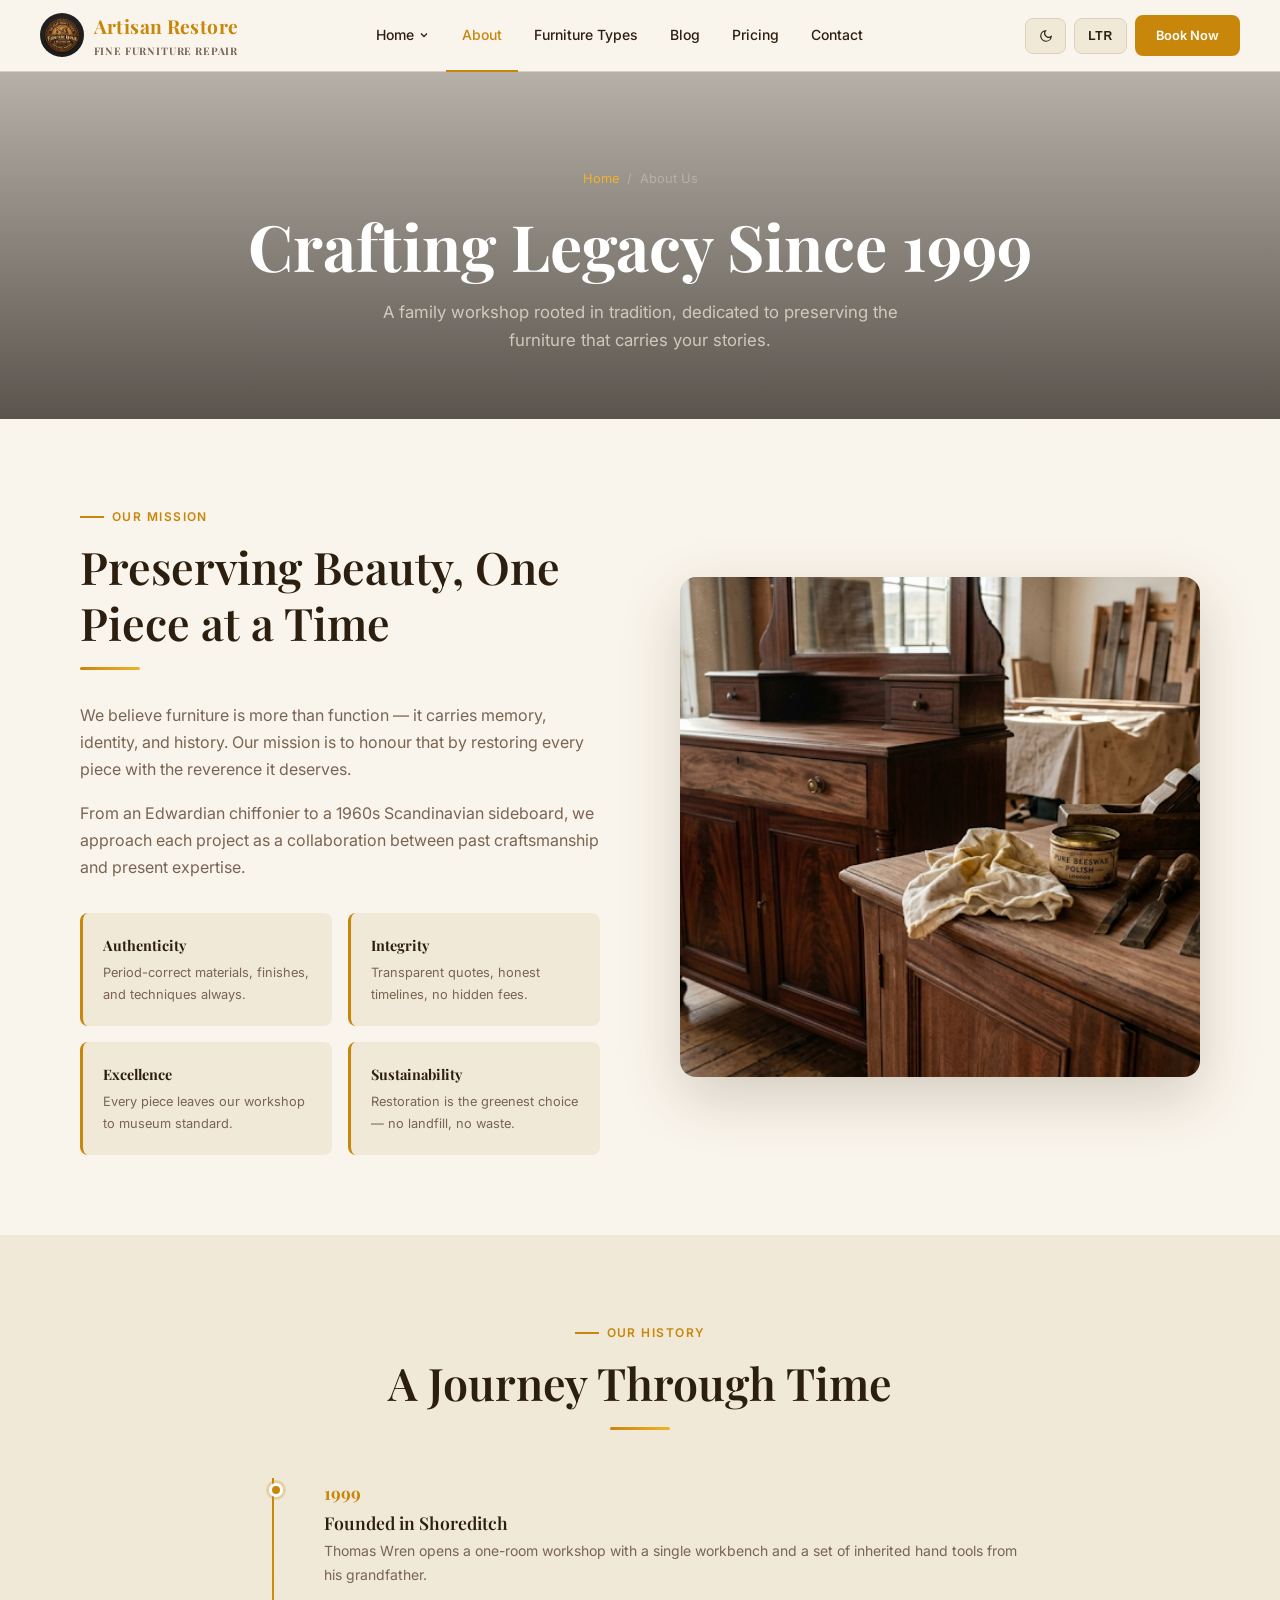
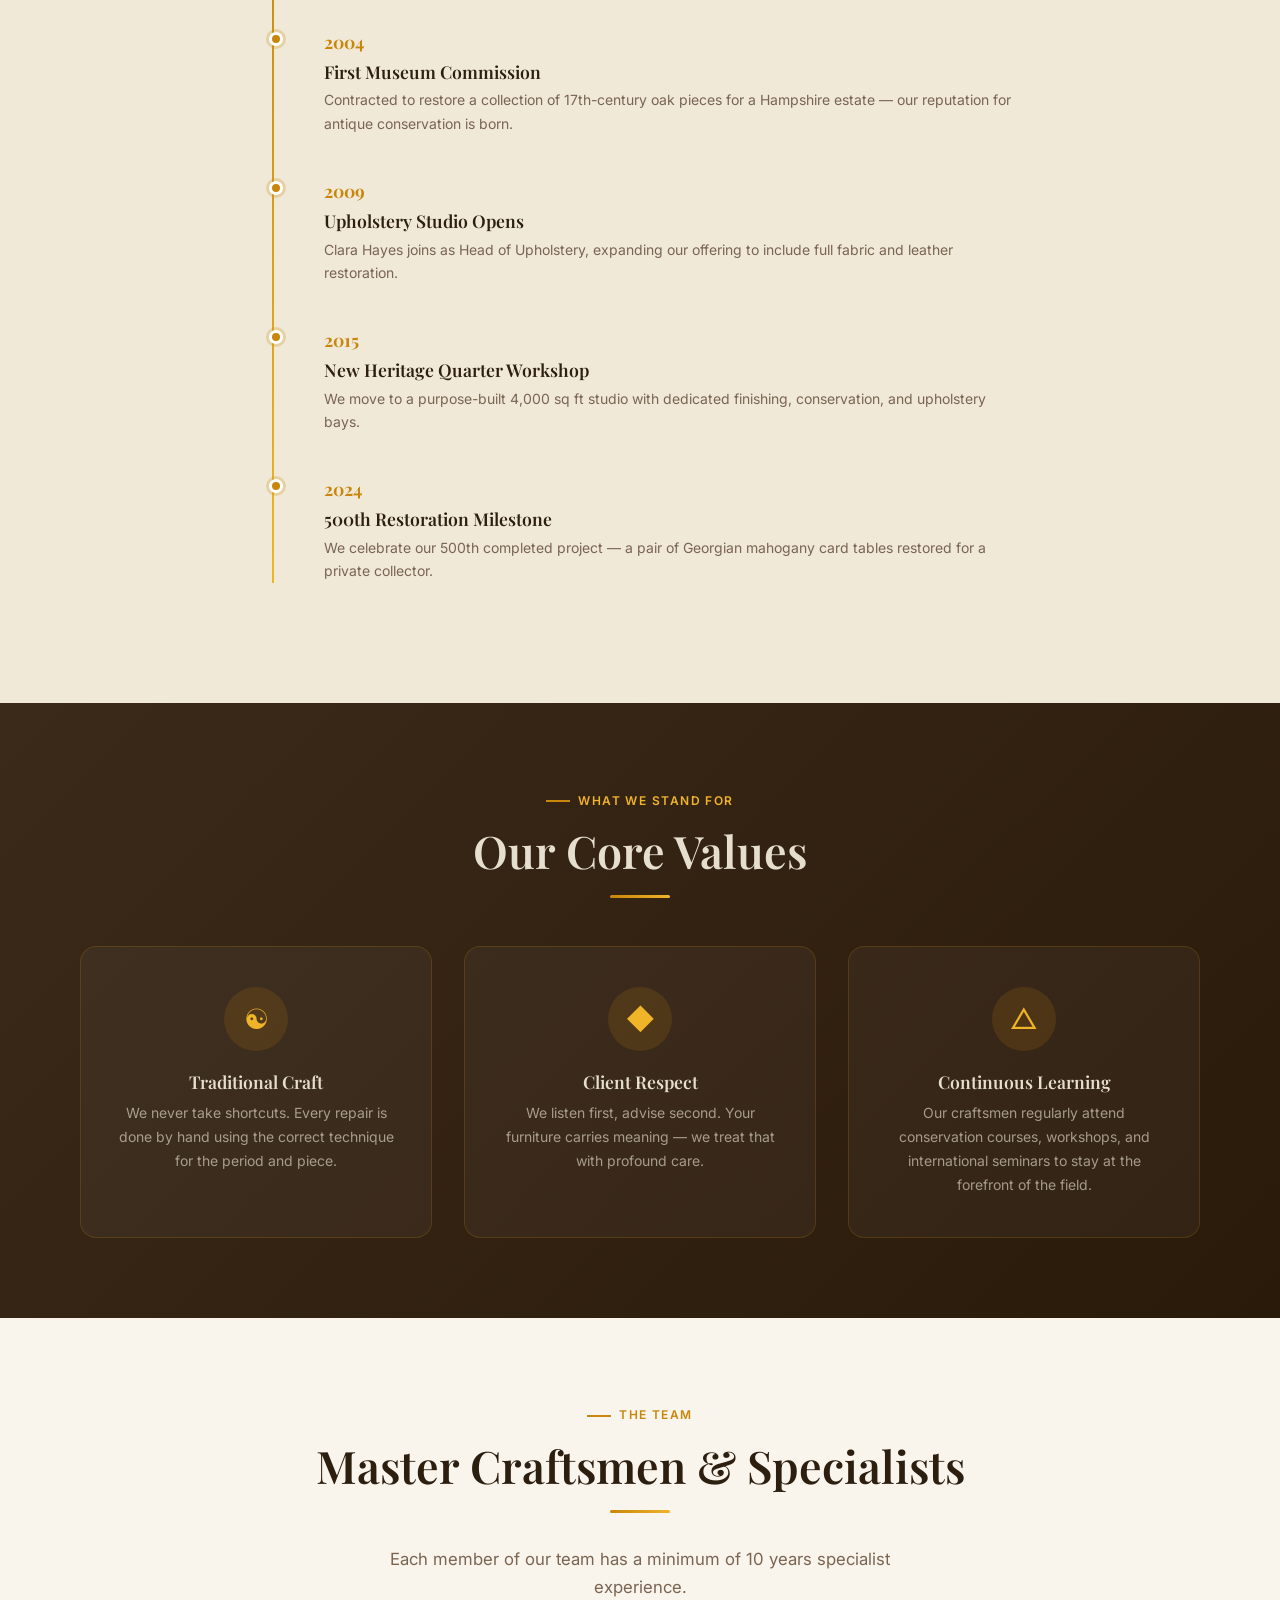
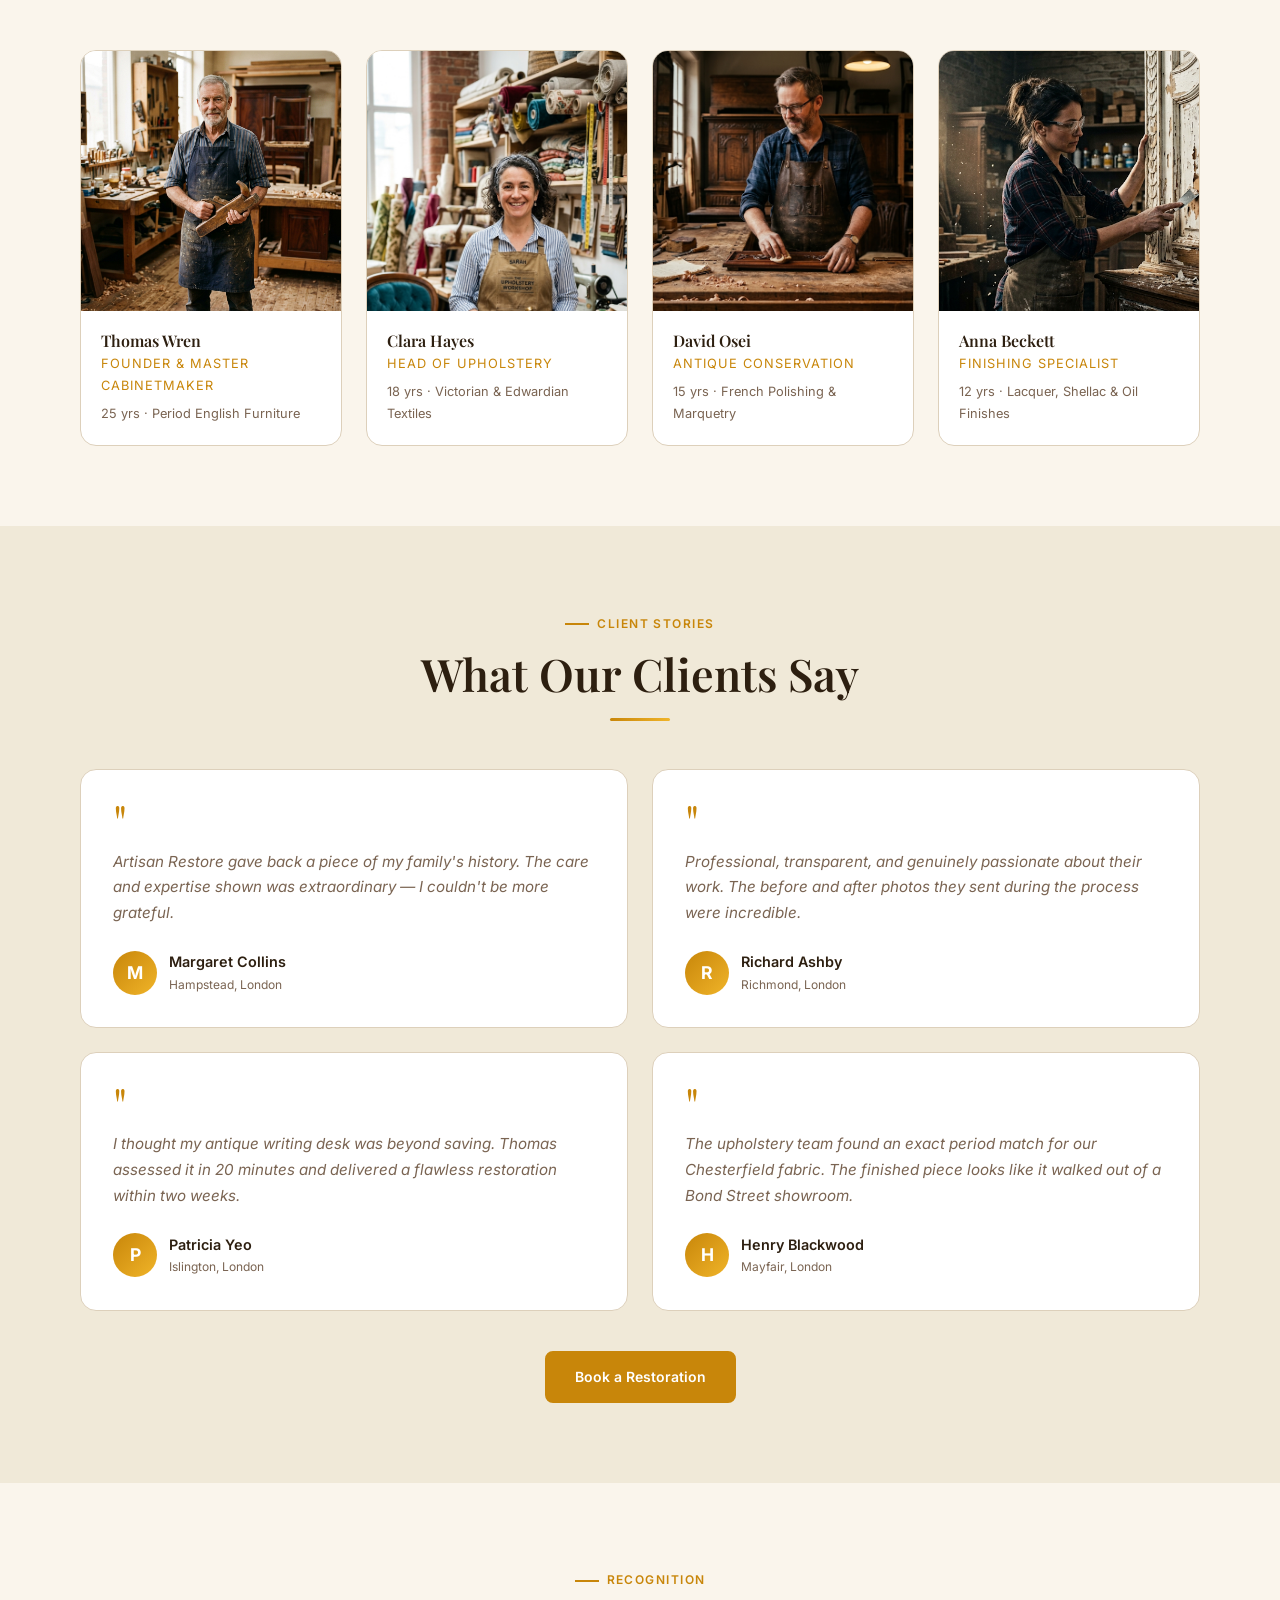
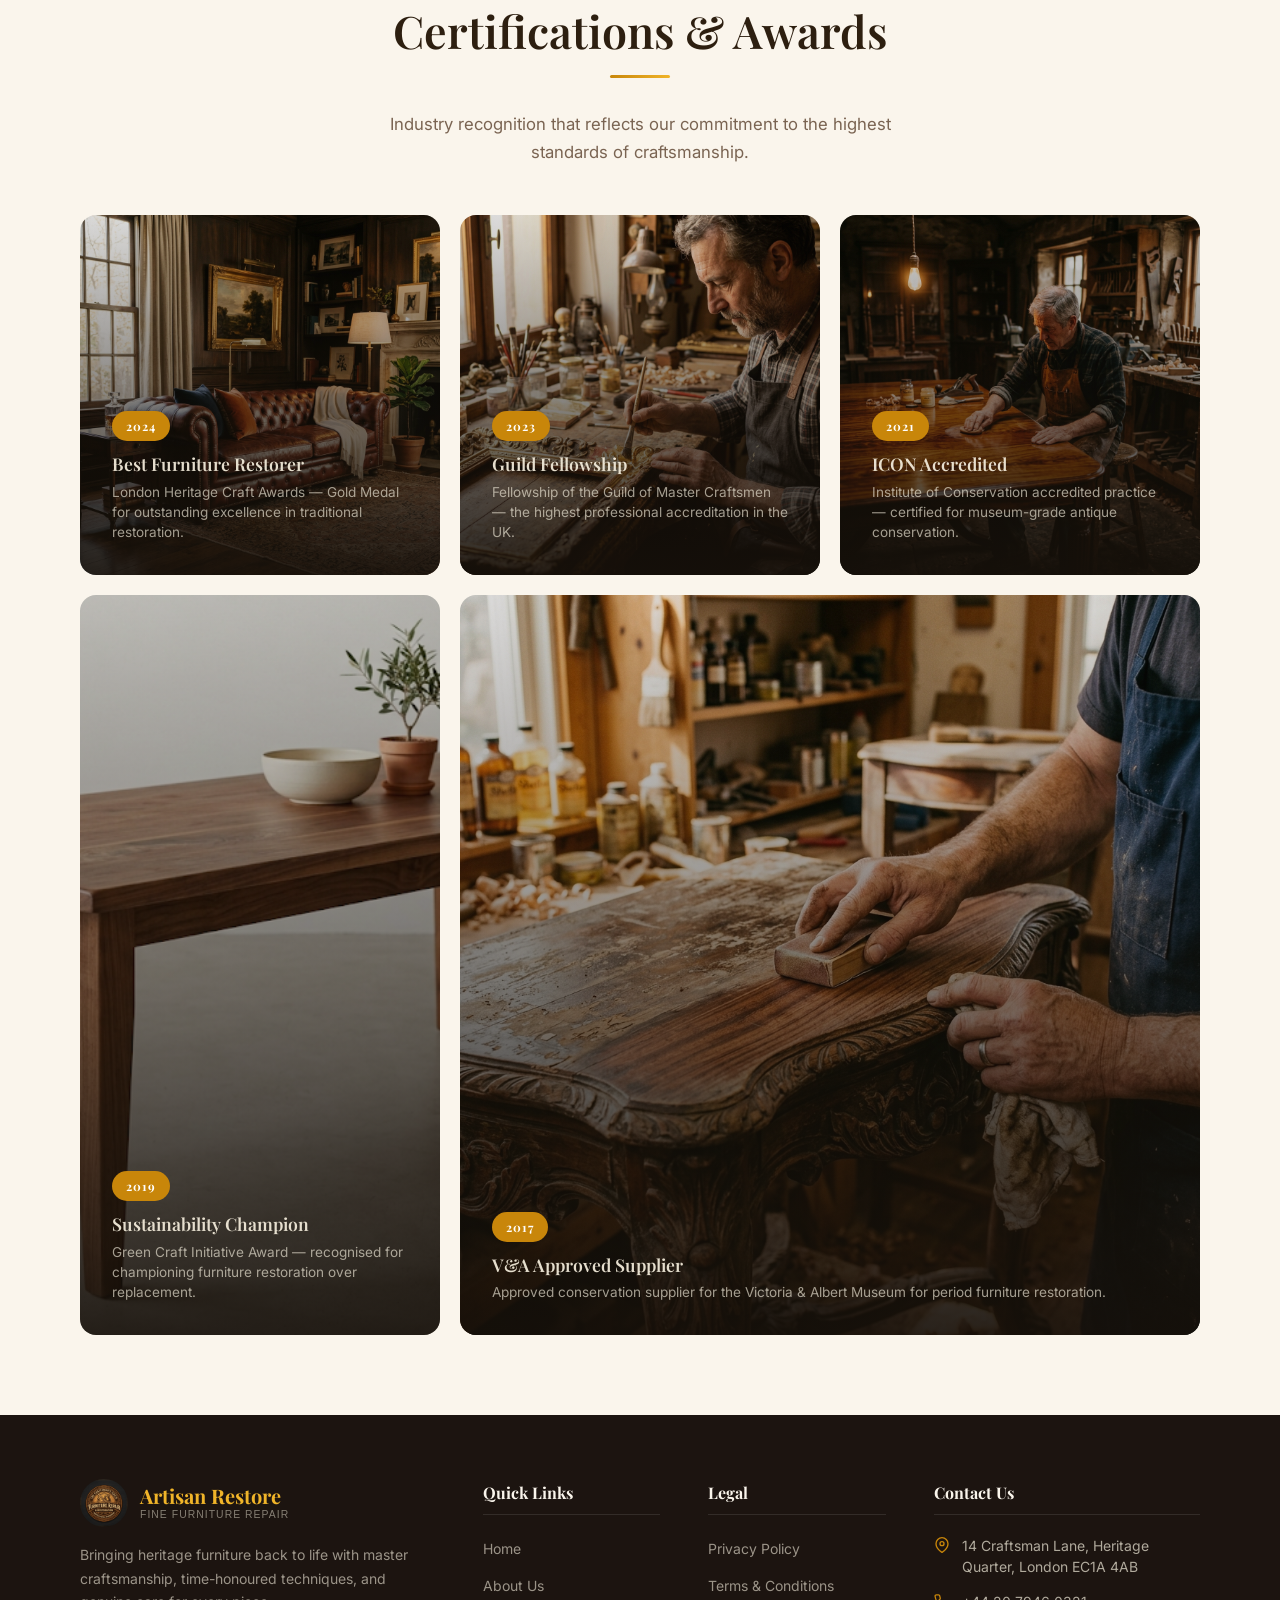
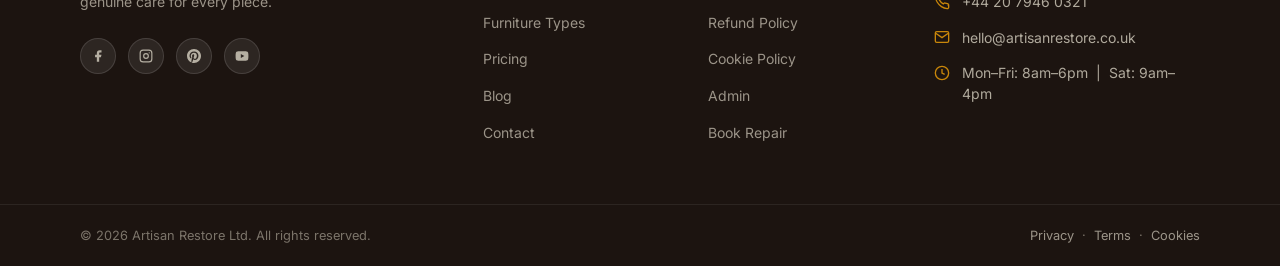
==== about.html @ afa8cfbe "Initial commit" ====
<!DOCTYPE html>
<html lang="en" dir="ltr" data-theme="light">
<head>
<meta charset="UTF-8">
<meta name="viewport" content="width=device-width, initial-scale=1.0">
<title>About Artisan Restore — Our Story, Team &amp; Mission</title>
<meta name="description" content="Meet the master craftsmen behind Artisan Restore. Our history, mission, and team of furniture restoration specialists since 1999.">
<link rel="icon" href="images/logo.png" type="image/png">
<link rel="stylesheet" href="style.css">
<style>
/* §1 PAGE HERO */
.page-hero{padding:6rem 0 4rem;position:relative;overflow:hidden;}
.page-hero-bg{position:absolute;inset:0;background-size:cover;background-position:center;opacity: 1;}
.page-hero-overlay{position:absolute;inset:0;background:linear-gradient(to bottom,rgba(22,16,10,.3),rgba(22,16,10,.7));}
.page-hero-content{position:relative;z-index:1;text-align:center;color:var(--white);}
.page-hero-content h1{color:var(--white);margin-bottom:.75rem;}
.breadcrumb{display:flex;align-items:center;justify-content:center;gap:.5rem;font-size:.8rem;color:rgba(240,233,216,.55);margin-bottom:1rem;}
.breadcrumb a{color:var(--primary-lt);}
.breadcrumb span{color:rgba(240,233,216,.35);}

/* §2 MISSION – 2-col */
.mission-section{background:var(--bg);}
.mission-grid{display:grid;grid-template-columns:1fr 1fr;gap:5rem;align-items:center;}
.mission-img{border-radius:var(--radius-lg);width:100%;height:500px;object-fit:cover;box-shadow:var(--shadow-lg);}
.mission-pillars{display:grid;grid-template-columns:1fr 1fr;gap:1rem;margin-top:2rem;}
.pillar{background:var(--bg2);border-radius:var(--radius-md);padding:1.25rem;border-left:3px solid var(--primary);}
.pillar h5{font-size:.9rem;margin-bottom:.3rem;font-family:'Playfair Display',serif;}
.pillar p{font-size:.8rem;}

/* §3 HISTORY TIMELINE */
.timeline-section{background:var(--bg2);}
.timeline{position:relative;max-width:760px;margin:3rem auto 0;padding-left:2rem;}
.timeline::before{content:'';position:absolute;left:.75rem;top:0;bottom:0;width:2px;background:linear-gradient(to bottom,var(--primary),var(--primary-lt));}
.tl-item{position:relative;margin-bottom:2.5rem;padding-left:2rem;}
.tl-dot{position:absolute;left:-1.45rem;top:.3rem;width:14px;height:14px;border-radius:50%;background:var(--primary);border:3px solid var(--surface);box-shadow:0 0 0 3px rgba(200,134,10,.25);}
.tl-year{font-family:'Playfair Display',serif;font-size:1.1rem;color:var(--primary);font-weight:700;margin-bottom:.25rem;}
.tl-item h4{margin-bottom:.35rem;}
.tl-item p{font-size:.875rem;}

/* §4 VALUES */
.values-section{background:linear-gradient(135deg,var(--walnut),#2A1A0A);}
.values-grid{display:grid;grid-template-columns:repeat(3,1fr);gap:2rem;margin-top:3rem;}
.val-card{padding:2.5rem 2rem;border:1px solid rgba(200,134,10,.2);border-radius:var(--radius-lg);background:rgba(255,255,255,.04);text-align:center;transition:var(--transition);}
.val-card:hover{border-color:var(--primary);background:rgba(200,134,10,.08);transform:translateY(-4px);}
.val-icon{width:64px;height:64px;border-radius:50%;background:rgba(200,134,10,.15);display:flex;align-items:center;justify-content:center;margin:0 auto 1.25rem;color:var(--primary-lt);font-size:1.75rem;}
.val-card h4{color:rgba(240,233,216,.95);margin-bottom:.5rem;}
.val-card p{color:rgba(240,233,216,.6);font-size:.875rem;}

/* §5 TEAM EXPANDED */
.team-section{background:var(--bg);}
.team-grid-4{display:grid;grid-template-columns:repeat(4,1fr);gap:1.5rem;margin-top:3rem;}
.tm-card{background:var(--surface);border:1px solid var(--border);border-radius:var(--radius-lg);overflow:hidden;transition:var(--transition);}
.tm-card:hover{transform:translateY(-5px);box-shadow:var(--shadow-md);border-color:var(--primary);}
.tm-img{width:100%;aspect-ratio:1/1;object-fit:cover;object-position:top;}
.tm-body{padding:1.25rem;}
.tm-body h4{font-size:1rem;margin-bottom:.15rem;}
.tm-role{font-size:.7rem;text-transform:uppercase;letter-spacing:.08em;color:var(--primary);margin-bottom:.4rem;}
.tm-body p{font-size:.8rem;}

/* §6 TESTIMONIALS */
.testi-section{background:var(--bg2);}
.testi-grid{display:grid;grid-template-columns:repeat(2,1fr);gap:1.5rem;margin-top:3rem;}
.testi-card{background:var(--surface);border:1px solid var(--border);border-radius:var(--radius-lg);padding:2rem;transition:var(--transition);}
.testi-card:hover{box-shadow:var(--shadow-md);transform:translateY(-3px);}
.testi-quote{font-size:3rem;color:var(--primary);line-height:.8;margin-bottom:.5rem;font-family:'Playfair Display',serif;}
.testi-text{font-size:.95rem;font-style:italic;color:var(--text-muted);margin-bottom:1.5rem;line-height:1.7;}
.testi-author{display:flex;align-items:center;gap:.75rem;}
.testi-av{width:44px;height:44px;border-radius:50%;background:linear-gradient(135deg,var(--primary),var(--primary-lt));display:flex;align-items:center;justify-content:center;color:var(--white);font-weight:700;font-size:1.1rem;}
.testi-name{font-weight:600;font-size:.9rem;}
.testi-loc{font-size:.75rem;color:var(--text-muted);}

@media(max-width:1024px){.mission-grid{grid-template-columns:1fr;}.team-grid-4{grid-template-columns:repeat(2,1fr);}.values-grid{grid-template-columns:repeat(2,1fr);}.testi-grid{grid-template-columns:1fr;}}
@media(max-width:768px){.team-grid-4{grid-template-columns:1fr;}.values-grid{grid-template-columns:1fr;}.mission-pillars{grid-template-columns:1fr;}}
</style>
</head>
<body>
<div id="nav-placeholder"></div>
<main class="page-content">

  <!-- §1 PAGE HERO -->
  <section class="page-hero">
    <div class="page-hero-bg" style="background-image:url('https://loremflickr.com/1600/900/furniture,antique?lock=5002');"></div>
    <div class="page-hero-overlay"></div>
    <div class="container page-hero-content">
      <nav class="breadcrumb"><a href="index.html">Home</a><span>/</span><span>About Us</span></nav>
      <h1>Crafting Legacy Since 1999</h1>
      <p style="color:rgba(240,233,216,.75);font-size:1.05rem;max-width:520px;margin:0 auto;">A family workshop rooted in tradition, dedicated to preserving the furniture that carries your stories.</p>
    </div>
  </section>

  <!-- §2 MISSION -->
  <section class="mission-section">
    <div class="container">
      <div class="mission-grid">
        <div>
          <span class="section-label">Our Mission</span>
          <h2 class="section-title">Preserving Beauty, One Piece at a Time</h2>
          <div class="divider"></div>
          <p style="margin-bottom:1rem;">We believe furniture is more than function — it carries memory, identity, and history. Our mission is to honour that by restoring every piece with the reverence it deserves.</p>
          <p>From an Edwardian chiffonier to a 1960s Scandinavian sideboard, we approach each project as a collaboration between past craftsmanship and present expertise.</p>
          <div class="mission-pillars">
            <div class="pillar"><h5>Authenticity</h5><p>Period-correct materials, finishes, and techniques always.</p></div>
            <div class="pillar"><h5>Integrity</h5><p>Transparent quotes, honest timelines, no hidden fees.</p></div>
            <div class="pillar"><h5>Excellence</h5><p>Every piece leaves our workshop to museum standard.</p></div>
            <div class="pillar"><h5>Sustainability</h5><p>Restoration is the greenest choice — no landfill, no waste.</p></div>
          </div>
        </div>
        <img class="mission-img" src="images/image copy 14.png" alt="Our mission and values">
      </div>
    </div>
  </section>

  <!-- §3 HISTORY TIMELINE -->
  <section class="timeline-section">
    <div class="container">
      <div class="text-center">
        <span class="section-label">Our History</span>
        <h2 class="section-title">A Journey Through Time</h2>
        <div class="divider"></div>
      </div>
      <div class="timeline">
        <div class="tl-item"><div class="tl-dot"></div><div class="tl-year">1999</div><h4>Founded in Shoreditch</h4><p>Thomas Wren opens a one-room workshop with a single workbench and a set of inherited hand tools from his grandfather.</p></div>
        <div class="tl-item"><div class="tl-dot"></div><div class="tl-year">2004</div><h4>First Museum Commission</h4><p>Contracted to restore a collection of 17th-century oak pieces for a Hampshire estate — our reputation for antique conservation is born.</p></div>
        <div class="tl-item"><div class="tl-dot"></div><div class="tl-year">2009</div><h4>Upholstery Studio Opens</h4><p>Clara Hayes joins as Head of Upholstery, expanding our offering to include full fabric and leather restoration.</p></div>
        <div class="tl-item"><div class="tl-dot"></div><div class="tl-year">2015</div><h4>New Heritage Quarter Workshop</h4><p>We move to a purpose-built 4,000 sq ft studio with dedicated finishing, conservation, and upholstery bays.</p></div>
        <div class="tl-item"><div class="tl-dot"></div><div class="tl-year">2024</div><h4>500th Restoration Milestone</h4><p>We celebrate our 500th completed project — a pair of Georgian mahogany card tables restored for a private collector.</p></div>
      </div>
    </div>
  </section>

  <!-- §4 VALUES -->
  <section class="values-section">
    <div class="container">
      <div class="text-center">
        <span class="section-label" style="color:var(--primary-lt);">What We Stand For</span>
        <h2 class="section-title" style="color:rgba(240,233,216,.95);">Our Core Values</h2>
        <div class="divider" style="margin:1rem auto 2rem;"></div>
      </div>
      <div class="values-grid">
        <div class="val-card"><div class="val-icon">&#9775;</div><h4>Traditional Craft</h4><p>We never take shortcuts. Every repair is done by hand using the correct technique for the period and piece.</p></div>
        <div class="val-card"><div class="val-icon">&#9670;</div><h4>Client Respect</h4><p>We listen first, advise second. Your furniture carries meaning — we treat that with profound care.</p></div>
        <div class="val-card"><div class="val-icon">&#9651;</div><h4>Continuous Learning</h4><p>Our craftsmen regularly attend conservation courses, workshops, and international seminars to stay at the forefront of the field.</p></div>
      </div>
    </div>
  </section>

  <!-- §5 TEAM -->
  <section class="team-section">
    <div class="container">
      <div class="text-center">
        <span class="section-label">The Team</span>
        <h2 class="section-title">Master Craftsmen &amp; Specialists</h2>
        <div class="divider"></div>
        <p class="section-sub">Each member of our team has a minimum of 10 years specialist experience.</p>
      </div>
      <div class="team-grid-4">
        <div class="tm-card"><img class="tm-img" src="images/team-master.png" alt="Thomas Wren"><div class="tm-body"><h4>Thomas Wren</h4><p class="tm-role">Founder &amp; Master Cabinetmaker</p><p>25 yrs · Period English Furniture</p></div></div>
        <div class="tm-card"><img class="tm-img" src="images/image copy.png" alt="Clara Hayes"><div class="tm-body"><h4>Clara Hayes</h4><p class="tm-role">Head of Upholstery</p><p>18 yrs · Victorian &amp; Edwardian Textiles</p></div></div>
        <div class="tm-card"><img class="tm-img" src="images/image copy 9.png" alt="David Osei"><div class="tm-body"><h4>David Osei</h4><p class="tm-role">Antique Conservation</p><p>15 yrs · French Polishing &amp; Marquetry</p></div></div>
        <div class="tm-card"><img class="tm-img" src="images/image copy 10.png" alt="Anna Beckett"><div class="tm-body"><h4>Anna Beckett</h4><p class="tm-role">Finishing Specialist</p><p>12 yrs · Lacquer, Shellac &amp; Oil Finishes</p></div></div>
      </div>
    </div>
  </section>

  <!-- §6 TESTIMONIALS -->
  <section class="testi-section">
    <div class="container">
      <div class="text-center">
        <span class="section-label">Client Stories</span>
        <h2 class="section-title">What Our Clients Say</h2>
        <div class="divider"></div>
      </div>
      <div class="testi-grid">
        <div class="testi-card"><div class="testi-quote">"</div><p class="testi-text">Artisan Restore gave back a piece of my family's history. The care and expertise shown was extraordinary — I couldn't be more grateful.</p><div class="testi-author"><div class="testi-av">M</div><div><div class="testi-name">Margaret Collins</div><div class="testi-loc">Hampstead, London</div></div></div></div>
        <div class="testi-card"><div class="testi-quote">"</div><p class="testi-text">Professional, transparent, and genuinely passionate about their work. The before and after photos they sent during the process were incredible.</p><div class="testi-author"><div class="testi-av">R</div><div><div class="testi-name">Richard Ashby</div><div class="testi-loc">Richmond, London</div></div></div></div>
        <div class="testi-card"><div class="testi-quote">"</div><p class="testi-text">I thought my antique writing desk was beyond saving. Thomas assessed it in 20 minutes and delivered a flawless restoration within two weeks.</p><div class="testi-author"><div class="testi-av">P</div><div><div class="testi-name">Patricia Yeo</div><div class="testi-loc">Islington, London</div></div></div></div>
        <div class="testi-card"><div class="testi-quote">"</div><p class="testi-text">The upholstery team found an exact period match for our Chesterfield fabric. The finished piece looks like it walked out of a Bond Street showroom.</p><div class="testi-author"><div class="testi-av">H</div><div><div class="testi-name">Henry Blackwood</div><div class="testi-loc">Mayfair, London</div></div></div></div>
      </div>
      <div style="text-align:center;margin-top:2.5rem;"><a href="contact.html" class="btn btn-primary">Book a Restoration</a></div>
    </div>
  </section>

  <!-- §7 CERTIFICATIONS & AWARDS -->
  <section style="background:var(--bg);">
    <div class="container">
      <div class="text-center">
        <span class="section-label">Recognition</span>
        <h2 class="section-title">Certifications &amp; Awards</h2>
        <div class="divider"></div>
        <p class="section-sub">Industry recognition that reflects our commitment to the highest standards of craftsmanship.</p>
      </div>
      <div class="awards-grid">
        <div class="award-card-img">
          <img src="images/s-13.png" alt="Best Furniture Restorer Award">
          <div class="award-overlay">
            <span class="award-year-tag">2024</span>
            <h4>Best Furniture Restorer</h4>
            <p>London Heritage Craft Awards — Gold Medal for outstanding excellence in traditional restoration.</p>
          </div>
        </div>
        <div class="award-card-img">
          <img src="images/s-14.png" alt="Guild Fellowship">
          <div class="award-overlay">
            <span class="award-year-tag">2023</span>
            <h4>Guild Fellowship</h4>
            <p>Fellowship of the Guild of Master Craftsmen — the highest professional accreditation in the UK.</p>
          </div>
        </div>
        <div class="award-card-img">
          <img src="images/s-07.png" alt="ICON Accredited">
          <div class="award-overlay">
            <span class="award-year-tag">2021</span>
            <h4>ICON Accredited</h4>
            <p>Institute of Conservation accredited practice — certified for museum-grade antique conservation.</p>
          </div>
        </div>
        <div class="award-card-img award-wide">
          <img src="images/image copy 4.png" alt="Sustainability Champion">
          <div class="award-overlay">
            <span class="award-year-tag">2019</span>
            <h4>Sustainability Champion</h4>
            <p>Green Craft Initiative Award — recognised for championing furniture restoration over replacement.</p>
          </div>
        </div>
        <div class="award-card-img award-wide">
          <img src="images/wooden-restoration.png" alt="V&amp;A Approved Supplier">
          <div class="award-overlay">
            <span class="award-year-tag">2017</span>
            <h4>V&amp;A Approved Supplier</h4>
            <p>Approved conservation supplier for the Victoria &amp; Albert Museum for period furniture restoration.</p>
          </div>
        </div>
      </div>
    </div>
  </section>
  <style>
  .awards-grid{display:grid;grid-template-columns:repeat(3,1fr);gap:1.25rem;margin-top:3rem;}
  .award-card-img{position:relative;border-radius:var(--radius-lg);overflow:hidden;min-height:280px;cursor:pointer;}
  .award-card-img img{width:100%;height:100%;object-fit:cover;transition:transform .6s ease;}
  .award-card-img:hover img{transform:scale(1.06);}
  .award-overlay{position:absolute;inset:0;background:linear-gradient(to top,rgba(22,16,10,.92) 0%,rgba(22,16,10,.5) 50%,rgba(22,16,10,.15) 100%);display:flex;flex-direction:column;justify-content:flex-end;padding:2rem;transition:background .3s;}
  .award-card-img:hover .award-overlay{background:linear-gradient(to top,rgba(22,16,10,.95) 0%,rgba(22,16,10,.6) 60%,rgba(22,16,10,.2) 100%);}
  .award-year-tag{display:inline-block;background:var(--primary);color:var(--white);font-family:'Playfair Display',serif;font-size:.75rem;font-weight:700;letter-spacing:.1em;padding:.3rem .85rem;border-radius:2rem;margin-bottom:.75rem;width:fit-content;}
  .award-overlay h4{color:rgba(240,233,216,.95);font-size:1.1rem;margin-bottom:.4rem;}
  .award-overlay p{color:rgba(240,233,216,.65);font-size:.85rem;line-height:1.5;}
  .award-wide{grid-column:span 1;}
  @media(min-width:769px){.awards-grid{grid-template-columns:repeat(3,1fr);}.award-wide{grid-column:span 1;}.awards-grid>.award-card-img:nth-child(4){grid-column:1 / 2;}.awards-grid>.award-card-img:nth-child(5){grid-column:2 / 4;}}
  @media(max-width:768px){.awards-grid{grid-template-columns:1fr;}}
  </style>

</main>
<div id="footer-placeholder"></div>
<script src="nav.js"></script>
</body>
</html>
---- style.css ----
/* ============================================
   ARTISAN RESTORE — Global Design System
   Font: Playfair Display + Inter
   Color: Warm Amber / Walnut / Cream
   ============================================ */

@import url('https://fonts.googleapis.com/css2?family=Playfair+Display:ital,wght@0,400;0,600;0,700;1,400&family=Inter:wght@300;400;500;600&family=Cormorant+Garamond:ital,wght@0,400;1,400&display=swap');

/* ---- CSS VARIABLES ---- */
:root {
  --primary:     #C8860A;
  --primary-dk:  #9E6A08;
  --primary-lt:  #F0B429;
  --walnut:      #3B2A1A;
  --walnut-lt:   #6B4C30;
  --cream:       #FAF5EC;
  --cream-dk:    #F0E9D8;
  --charcoal:    #1C1410;
  --text-main:   #2D1F10;
  --text-muted:  #7A6452;
  --white:       #FFFFFF;
  --border:      #DDD0BB;

  --nav-h:       72px;
  --side-pad:    clamp(1rem, 4vw, 2.5rem);
  --radius-sm:   4px;
  --radius-md:   8px;
  --radius-lg:   16px;
  --shadow-sm:   0 2px 8px rgba(60,40,20,.08);
  --shadow-md:   0 8px 32px rgba(60,40,20,.14);
  --shadow-lg:   0 20px 60px rgba(60,40,20,.20);

  --transition:  all .3s cubic-bezier(.4,0,.2,1);

  /* Light mode defaults */
  --bg:          var(--cream);
  --bg2:         var(--cream-dk);
  --surface:     var(--white);
  --text:        var(--text-main);
  --nav-bg:      rgba(250,245,236,.95);
}

/* ---- DARK MODE ---- */
[data-theme="dark"] {
  --bg:       #16100A;
  --bg2:      #1F160D;
  --surface:  #2A1E12;
  --text:     #F0E9D8;
  --text-muted: #9D8472;
  --border:   #3D2D1A;
  --nav-bg:   rgba(22,16,10,.95);
}

/* ---- RTL ---- */
[dir="rtl"] { direction: rtl; text-align: right; }

/* ---- RESET ---- */
*, *::before, *::after { box-sizing: border-box; margin: 0; padding: 0; }
html { scroll-behavior: smooth; scroll-padding-top: var(--nav-h); }
body {
  font-family: 'Inter', sans-serif;
  background: var(--bg);
  color: var(--text);
  line-height: 1.7;
  overflow-x: hidden;
  transition: background .3s, color .3s;
}
img { max-width: 100%; height: auto; display: block; }
a { color: inherit; text-decoration: none; }
ul { list-style: none; }

/* ---- TYPOGRAPHY ---- */
h1,h2,h3,h4 { font-family: 'Playfair Display', serif; line-height: 1.25; color: var(--text); }
h1 { font-size: clamp(2.4rem, 5vw, 4rem); font-weight: 700; }
h2 { font-size: clamp(1.8rem, 3.5vw, 2.8rem); font-weight: 600; }
h3 { font-size: clamp(1.3rem, 2.5vw, 1.8rem); font-weight: 600; }
h4 { font-size: 1.1rem; font-weight: 600; }
p  { font-size: 1rem; color: var(--text-muted); }

/* ---- SCROLLBAR ---- */
::-webkit-scrollbar { width: 6px; }
::-webkit-scrollbar-track { background: var(--bg); }
::-webkit-scrollbar-thumb { background: var(--primary); border-radius: 3px; }

/* ============================================
   NAVBAR
   ============================================ */
.navbar {
  position: fixed; top: 0; left: 0; right: 0; z-index: 1000;
  height: var(--nav-h);
  background: var(--nav-bg);
  backdrop-filter: blur(12px);
  border-bottom: 1px solid var(--border);
  display: flex; align-items: center;
  padding: 0 var(--side-pad);
  gap: 1rem;
  transition: var(--transition);
}
/* push page content below nav */
body > *:not(.navbar) { margin-top: 0; }
.page-content { padding-top: var(--nav-h); }

.nav-logo { display: flex; align-items: center; gap: .6rem; flex-shrink: 0; cursor: pointer; }
.nav-logo img { height: 44px; width: 44px; border-radius: 50%; object-fit: cover; }
.nav-logo-text { font-family: 'Playfair Display', serif; font-size: 1.2rem; font-weight: 700; color: var(--primary); letter-spacing: .02em; }
.nav-logo-sub  { font-size: .65rem; color: var(--text-muted); display: block; letter-spacing: .08em; text-transform: uppercase; }

.nav-menu { display: flex; align-items: center; gap: 0; margin: 0 auto; }

.nav-item { position: relative; }
.nav-link {
  display: flex; align-items: center; gap: .3rem;
  height: var(--nav-h);
  padding: 0 1rem;
  font-size: .875rem; font-weight: 500;
  color: var(--text);
  white-space: nowrap;
  transition: color .25s;
  border-bottom: 2px solid transparent;
}
.nav-link:hover, .nav-link.active { color: var(--primary); border-bottom-color: var(--primary); }
.nav-link svg { width: 12px; height: 12px; transition: transform .25s; }
.nav-item:hover .nav-link svg { transform: rotate(180deg); }

/* DROPDOWN */
.dropdown {
  position: absolute; top: 100%; left: 0;
  min-width: 180px;
  background: var(--surface);
  border: 1px solid var(--border);
  border-radius: var(--radius-md);
  box-shadow: var(--shadow-md);
  opacity: 0; visibility: hidden; transform: translateY(-8px);
  transition: var(--transition);
}
.nav-item:hover .dropdown { opacity: 1; visibility: visible; transform: translateY(0); }
.dropdown a {
  display: block; padding: .65rem 1.2rem;
  font-size: .85rem; color: var(--text);
  transition: background .2s, color .2s;
}
.dropdown a:hover { background: var(--bg2); color: var(--primary); }

/* RIGHT CONTROLS */
.nav-controls { display: flex; align-items: center; gap: .5rem; margin-left: 1.5rem; }
.ctrl-btn {
  display: flex; align-items: center; justify-content: center;
  height: 36px; padding: 0 .8rem;
  background: var(--bg2); border: 1px solid var(--border);
  border-radius: var(--radius-md);
  font-size: .75rem; font-weight: 600; letter-spacing: .06em;
  color: var(--text); cursor: pointer;
  transition: var(--transition); gap: .4rem;
}
.ctrl-btn:hover { background: var(--primary); color: var(--white); border-color: var(--primary); }
.ctrl-btn svg { width: 14px; height: 14px; }

.hamburger { display: none; flex-direction: column; gap: 5px; cursor: pointer; padding: .5rem; }
.hamburger span { display: block; width: 22px; height: 2px; background: var(--text); border-radius: 2px; transition: var(--transition); }

/* ============================================
   BUTTONS
   ============================================ */
.btn {
  display: inline-flex; align-items: center; justify-content: center; gap: .5rem;
  padding: .75rem 1.75rem;
  font-family: 'Inter', sans-serif; font-size: .875rem; font-weight: 600;
  border-radius: var(--radius-md); cursor: pointer;
  transition: var(--transition); border: 2px solid transparent;
  white-space: nowrap;
}
.btn-primary { background: var(--primary); color: var(--white); border-color: var(--primary); }
.btn-primary:hover { background: var(--primary-dk); border-color: var(--primary-dk); transform: translateY(-2px); box-shadow: 0 8px 24px rgba(200,134,10,.35); }
.btn-outline { background: transparent; color: var(--primary); border-color: var(--primary); }
.btn-outline:hover { background: var(--primary); color: var(--white); transform: translateY(-2px); }
.btn-ghost { background: rgba(255,255,255,.15); color: var(--white); border-color: rgba(255,255,255,.4); backdrop-filter: blur(4px); }
.btn-ghost:hover { background: var(--white); color: var(--primary); border-color: var(--white); }
.btn-lg { padding: .95rem 2.4rem; font-size: 1rem; }
.btn-sm { padding: .5rem 1.2rem; font-size: .8rem; }

/* ============================================
   SECTIONS & UTILITIES
   ============================================ */
section { padding: 5rem 0; }
.container { max-width: 1200px; margin: 0 auto; padding: 0 var(--side-pad); }
.container-wide { max-width: 1400px; margin: 0 auto; padding: 0 var(--side-pad); }

.section-label {
  display: inline-flex; align-items: center; gap: .5rem;
  font-size: .75rem; font-weight: 600; letter-spacing: .12em;
  text-transform: uppercase; color: var(--primary);
  margin-bottom: .75rem;
}
.section-label::before { content:''; display: block; width: 24px; height: 2px; background: var(--primary); }
.section-title { margin-bottom: 1rem; }
.section-sub { font-size: 1.05rem; color: var(--text-muted); max-width: 560px; }
.text-center { text-align: center; }
.text-center .section-label { justify-content: center; }
.text-center .section-sub { margin: 0 auto; }

/* DIVIDER */
.divider { width: 60px; height: 3px; background: linear-gradient(90deg, var(--primary), var(--primary-lt)); border-radius: 2px; margin: 1rem 0 2rem; }
.text-center .divider { margin: 1rem auto 2rem; }

/* GRIDS */
.grid-2 { display: grid; grid-template-columns: repeat(2, 1fr); gap: 2rem; }
.grid-3 { display: grid; grid-template-columns: repeat(3, 1fr); gap: 2rem; }
.grid-4 { display: grid; grid-template-columns: repeat(4, 1fr); gap: 1.5rem; }
.grid-auto { display: grid; grid-template-columns: repeat(auto-fit, minmax(280px, 1fr)); gap: 2rem; }

/* ============================================
   CARDS
   ============================================ */
.card {
  background: var(--surface);
  border: 1px solid var(--border);
  border-radius: var(--radius-lg);
  overflow: hidden;
  transition: var(--transition);
  box-shadow: var(--shadow-sm);
}
.card:hover { transform: translateY(-6px); box-shadow: var(--shadow-lg); border-color: var(--primary); }
.card-img { width: 100%; height: 220px; object-fit: cover; }
.card-body { padding: 1.5rem; }
.card-tag { font-size: .7rem; font-weight: 600; text-transform: uppercase; letter-spacing: .1em; color: var(--primary); margin-bottom: .5rem; }
.card-title { font-size: 1.15rem; margin-bottom: .5rem; color: var(--text); }
.card-text { font-size: .875rem; color: var(--text-muted); }

/* ============================================
   HERO BASE
   ============================================ */
.hero {
  min-height: calc(100vh - var(--nav-h));
  display: flex; align-items: center;
  background: var(--walnut);
  position: relative; overflow: hidden;
}
.hero-bg {
  position: absolute; inset: 0;
  background-size: cover; background-position: center;
  opacity: .35;
}
.hero-overlay {
  position: absolute; inset: 0;
  background: linear-gradient(135deg, rgba(22,16,10,.85) 0%, rgba(60,40,15,.6) 50%, rgba(200,134,10,.15) 100%);
}
.hero-content { position: relative; z-index: 1; }

/* ============================================
   BEFORE/AFTER SLIDER
   ============================================ */
.ba-container {
  position: relative; overflow: hidden; border-radius: var(--radius-lg);
  cursor: col-resize; user-select: none;
}
.ba-after, .ba-before { width: 100%; display: block; }
.ba-before-wrap {
  position: absolute; top: 0; left: 0; height: 100%; overflow: hidden;
  width: 50%;
}
.ba-before-wrap img { height: 100%; width: auto; max-width: none; }
.ba-handle {
  position: absolute; top: 0; bottom: 0; width: 4px;
  background: var(--primary); left: 50%; transform: translateX(-50%);
  cursor: col-resize;
}
.ba-handle::before, .ba-handle::after {
  content: ''; position: absolute; top: 50%;
  width: 40px; height: 40px; border-radius: 50%;
  background: var(--primary); border: 3px solid var(--white);
  display: flex; align-items: center; justify-content: center;
  transform: translate(-50%, -50%);
}
.ba-handle::before { left: 50%; }

/* ============================================
   GALLERY GRID
   ============================================ */
.gallery-masonry {
  columns: 3; gap: 1rem; column-fill: balance;
}
.gallery-masonry .g-item {
  break-inside: avoid; margin-bottom: 1rem;
  border-radius: var(--radius-md); overflow: hidden;
  position: relative;
}
.gallery-masonry .g-item img { width: 100%; display: block; transition: transform .5s; }
.gallery-masonry .g-item:hover img { transform: scale(1.04); }
.g-overlay {
  position: absolute; inset: 0;
  background: linear-gradient(to top, rgba(22,16,10,.8), transparent);
  opacity: 0; transition: opacity .3s;
  display: flex; align-items: flex-end; padding: 1rem;
}
.g-overlay span { color: var(--white); font-size: .85rem; font-weight: 500; }
.g-item:hover .g-overlay { opacity: 1; }

/* ============================================
   FORMS
   ============================================ */
.form-group { margin-bottom: 1.25rem; }
.form-label { display: block; font-size: .8rem; font-weight: 600; color: var(--text); margin-bottom: .4rem; letter-spacing: .04em; }
.form-control {
  width: 100%; padding: .75rem 1rem;
  background: var(--bg2); border: 1.5px solid var(--border);
  border-radius: var(--radius-md); color: var(--text); font-family: 'Inter', sans-serif; font-size: .9rem;
  transition: var(--transition); outline: none;
}
.form-control:focus { border-color: var(--primary); background: var(--surface); box-shadow: 0 0 0 3px rgba(200,134,10,.15); }
textarea.form-control { resize: vertical; min-height: 120px; }
select.form-control { cursor: pointer; }

/* ============================================
   STATS BAR
   ============================================ */
.stat-card { text-align: center; padding: 2rem 1rem; }
.stat-num { font-family: 'Playfair Display', serif; font-size: 3rem; font-weight: 700; color: var(--primary); line-height: 1; }
.stat-label { font-size: .8rem; text-transform: uppercase; letter-spacing: .1em; color: var(--text-muted); margin-top: .4rem; }

/* ============================================
   TESTIMONIALS
   ============================================ */
.testimonial-card {
  background: var(--surface); border: 1px solid var(--border);
  border-radius: var(--radius-lg); padding: 2rem;
  box-shadow: var(--shadow-sm); transition: var(--transition);
}
.testimonial-card:hover { box-shadow: var(--shadow-md); transform: translateY(-4px); }
.t-stars { color: var(--primary-lt); font-size: 1.1rem; margin-bottom: .75rem; }
.t-text { font-size: .95rem; color: var(--text-muted); font-style: italic; margin-bottom: 1.25rem; line-height: 1.7; }
.t-author { display: flex; align-items: center; gap: .75rem; }
.t-avatar { width: 44px; height: 44px; border-radius: 50%; object-fit: cover; border: 2px solid var(--primary); }
.t-name { font-weight: 600; font-size: .9rem; color: var(--text); }
.t-role { font-size: .75rem; color: var(--text-muted); }

/* ============================================
   PROCESS STEPS
   ============================================ */
.step-wrap { display: flex; align-items: flex-start; gap: 1.5rem; margin-bottom: 2rem; }
.step-num {
  flex-shrink: 0; width: 56px; height: 56px; border-radius: 50%;
  background: linear-gradient(135deg, var(--primary), var(--primary-lt));
  color: var(--white); font-family: 'Playfair Display', serif;
  font-size: 1.25rem; font-weight: 700;
  display: flex; align-items: center; justify-content: center;
  box-shadow: 0 4px 16px rgba(200,134,10,.4);
}
.step-body h4 { margin-bottom: .35rem; }
.step-body p { font-size: .9rem; }

/* ============================================
   PRICING CARDS
   ============================================ */
.pricing-card {
  background: var(--surface); border: 1.5px solid var(--border);
  border-radius: var(--radius-lg); padding: 2.5rem 2rem;
  text-align: center; position: relative; transition: var(--transition);
}
.pricing-card.featured { border-color: var(--primary); transform: scale(1.04); }
.pricing-card.featured::before {
  content: 'Most Popular';
  position: absolute; top: -14px; left: 50%; transform: translateX(-50%);
  background: var(--primary); color: var(--white);
  font-size: .7rem; font-weight: 700; letter-spacing: .08em;
  padding: .3rem .9rem; border-radius: 20px; text-transform: uppercase;
}
.pricing-card:hover { box-shadow: var(--shadow-lg); border-color: var(--primary); transform: translateY(-6px); }
.pricing-card.featured:hover { transform: scale(1.04) translateY(-6px); }
.price-amt { font-family: 'Playfair Display', serif; font-size: 3rem; font-weight: 700; color: var(--primary); }
.price-period { font-size: .85rem; color: var(--text-muted); }
.price-features { text-align: left; margin: 1.5rem 0; }
.price-features li { padding: .5rem 0; border-bottom: 1px solid var(--border); font-size: .875rem; display: flex; align-items: center; gap: .5rem; }
.price-features li::before { content: '✓'; color: var(--primary); font-weight: 700; }

/* ============================================
   FOOTER
   ============================================ */
.footer {
  background: var(--charcoal); color: var(--cream-dk);
  padding: 4rem 0 0;
}
[data-theme="dark"] .footer { background: #0D0A06; }
.footer-grid { display: grid; grid-template-columns: 2fr 1fr 1fr 1.5fr; gap: 3rem; padding-bottom: 3rem; }
.footer-logo-wrap { display: flex; align-items: center; gap: .75rem; margin-bottom: 1rem; }
.footer-logo-wrap img { height: 48px; width: 48px; border-radius: 50%; object-fit: cover; }
.footer-brand { font-family: 'Playfair Display', serif; font-size: 1.25rem; color: var(--primary-lt); font-weight: 700; }
.footer p { font-size: .875rem; color: rgba(240,233,216,.6); line-height: 1.7; margin-bottom: 1.5rem; }
.footer-social { display: flex; gap: .75rem; }
.soc-btn {
  width: 36px; height: 36px; border-radius: 50%;
  background: rgba(255,255,255,.08); border: 1px solid rgba(255,255,255,.12);
  display: flex; align-items: center; justify-content: center;
  color: rgba(240,233,216,.7); font-size: .8rem;
  transition: var(--transition);
}
.soc-btn:hover { background: var(--primary); border-color: var(--primary); color: var(--white); transform: translateY(-3px); }
.footer-col h5 {
  font-family: 'Playfair Display', serif; font-size: 1rem;
  color: var(--cream); margin-bottom: 1.25rem;
  padding-bottom: .5rem; border-bottom: 1px solid rgba(255,255,255,.1);
}
.footer-links li { margin-bottom: .6rem; }
.footer-links a { font-size: .875rem; color: rgba(240,233,216,.6); transition: color .25s; }
.footer-links a:hover { color: var(--primary-lt); }
.footer-contact-item { display: flex; gap: .75rem; margin-bottom: .9rem; align-items: flex-start; }
.footer-contact-item svg { flex-shrink: 0; color: var(--primary); margin-top: .15rem; }
.footer-contact-item span { font-size: .875rem; color: rgba(240,233,216,.7); line-height: 1.5; }
.footer-bar {
  border-top: 1px solid rgba(255,255,255,.07);
  padding: 1.25rem 0;
  display: flex; align-items: center; justify-content: space-between; flex-wrap: wrap; gap: 1rem;
  font-size: .8rem; color: rgba(240,233,216,.45);
}
.footer-bar a { color: rgba(240,233,216,.6); }
.footer-bar a:hover { color: var(--primary-lt); }

/* ============================================
   RESPONSIVE
   ============================================ */
@media (max-width: 1024px) {
  .nav-link { padding: 0 .6rem; font-size: .8rem; }
  .nav-controls { margin-left: .5rem; }
  .nav-logo-text { font-size: 1.1rem; }
  .grid-4 { grid-template-columns: repeat(2,1fr); }
  .footer-grid { grid-template-columns: 1fr 1fr; gap: 2rem; }
  .gallery-masonry { columns: 2; }
}
@media (max-width: 768px) {
  :root { --nav-h: 60px; }
  .nav-menu { display: none; flex-direction: column; position: absolute; top: 100%; left: 0; right: 0; height: calc(100vh - var(--nav-h)); background: var(--surface); padding: 1.5rem; overflow-y: auto; gap: 0; border-top: 1px solid var(--border); }
  .nav-menu.open { display: flex; }
  .nav-item { width: 100%; }
  .nav-link { height: auto; padding: .85rem 1rem; border-bottom: 1px solid var(--border); border-right: none; }
  .dropdown { position: static; opacity: 1; visibility: visible; transform: none; box-shadow: none; border: none; border-left: 3px solid var(--primary); border-radius: 0; margin-left: 1rem; display: none; }
  .nav-item.open .dropdown { display: block; }
  #desktopControls { display: none; }
  .nav-mobile-controls { display: flex !important; align-items: center; gap: 0.5rem; margin-top: 1rem; padding: 1rem 0; border-top: 1px solid var(--border); }
  .hamburger { display: flex; margin-left: auto; }
  .grid-2, .grid-3, .grid-4 { grid-template-columns: 1fr; }
  .footer-grid { grid-template-columns: 1fr; gap: 2rem; }
  .gallery-masonry { columns: 1; }
  .footer-bar { flex-direction: column; text-align: center; }
  .pricing-card.featured { transform: none; }
}
@media (max-width: 480px) {
  section { padding: 3.5rem 0; }
  .btn-lg { padding: .85rem 1.75rem; }
}
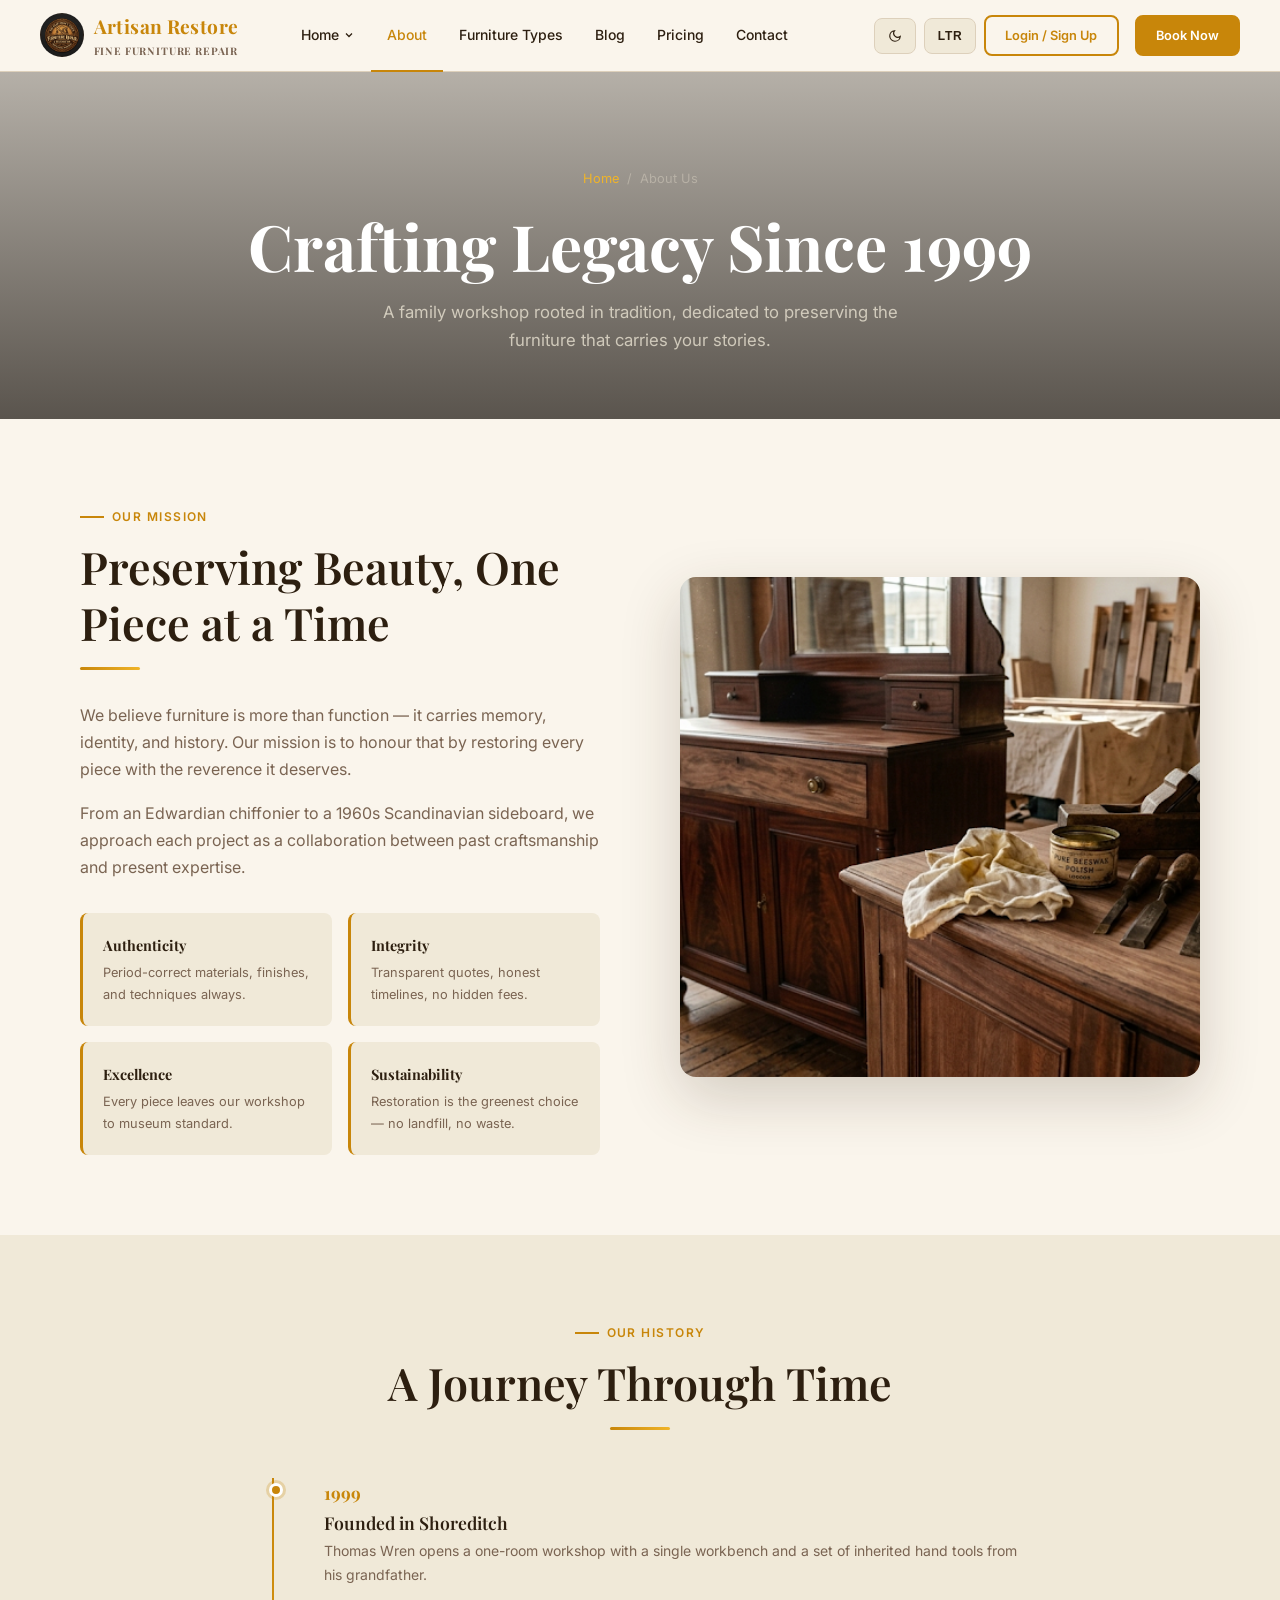
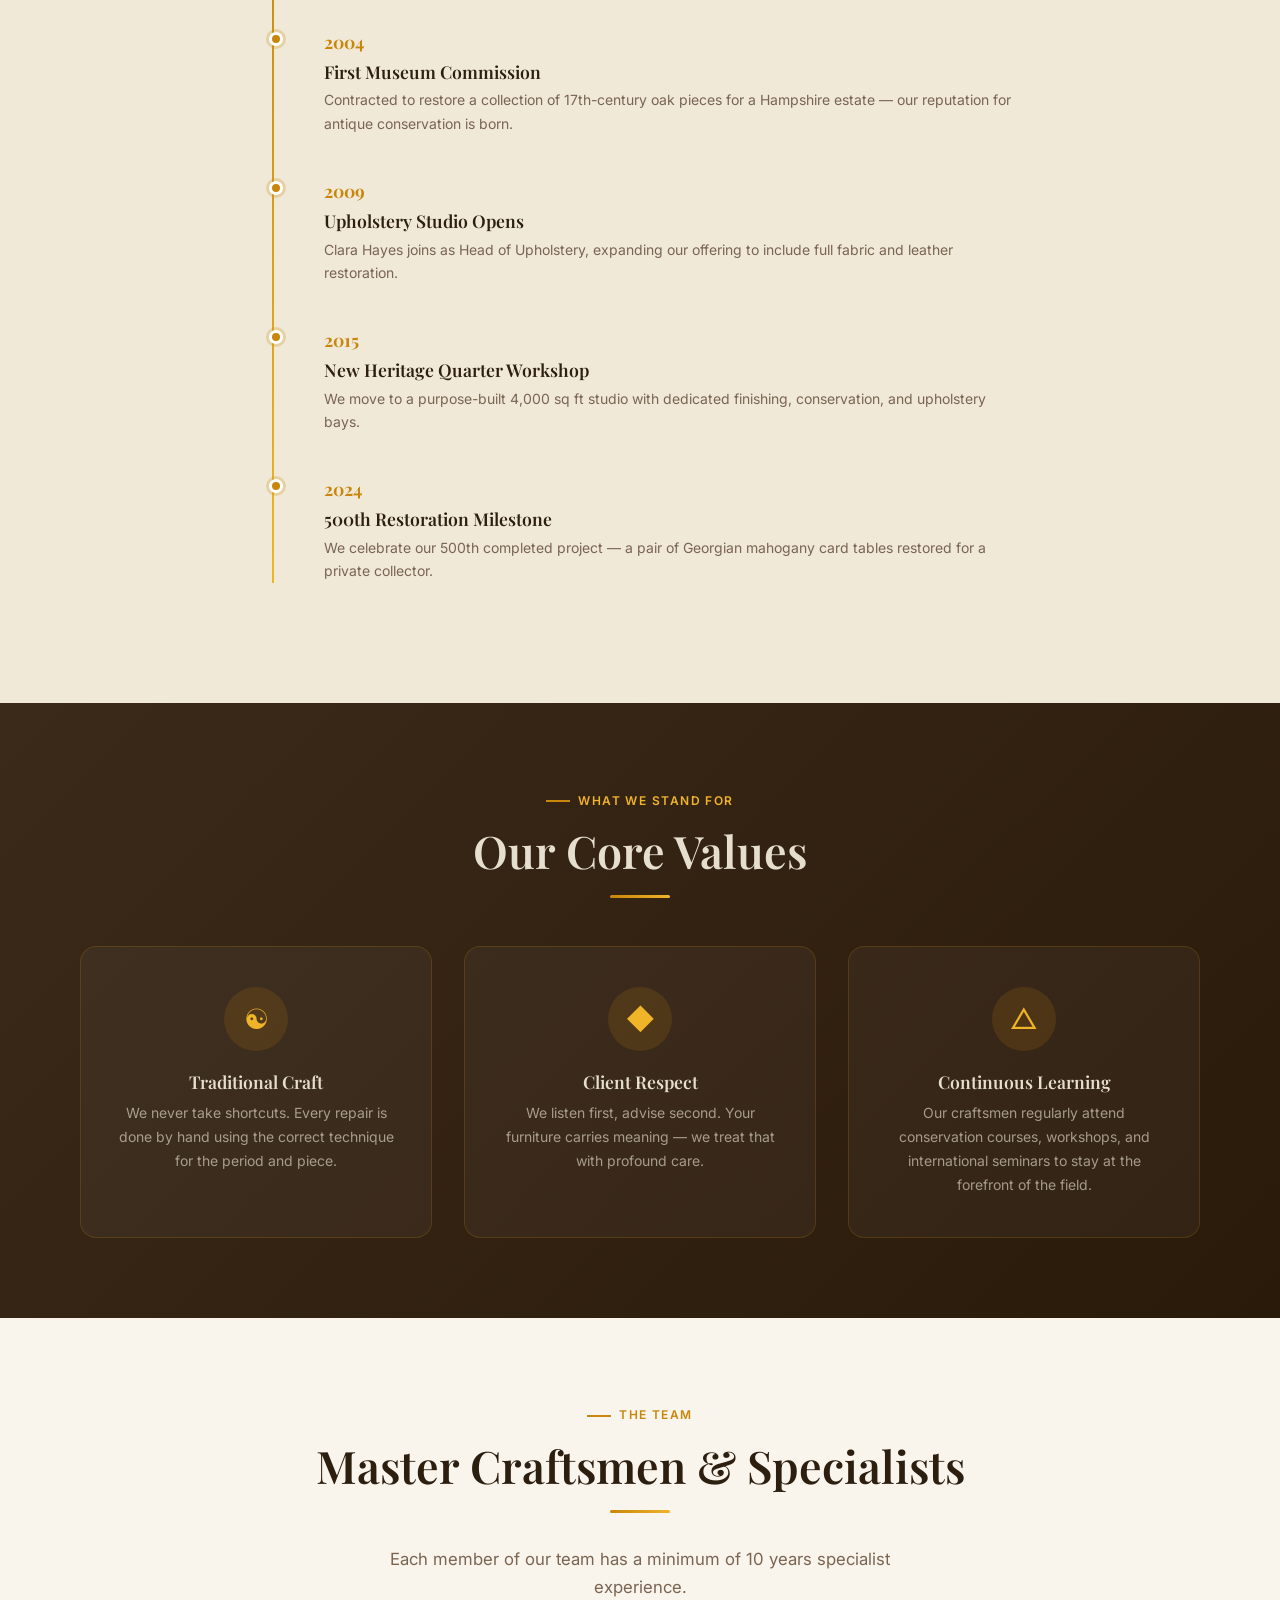
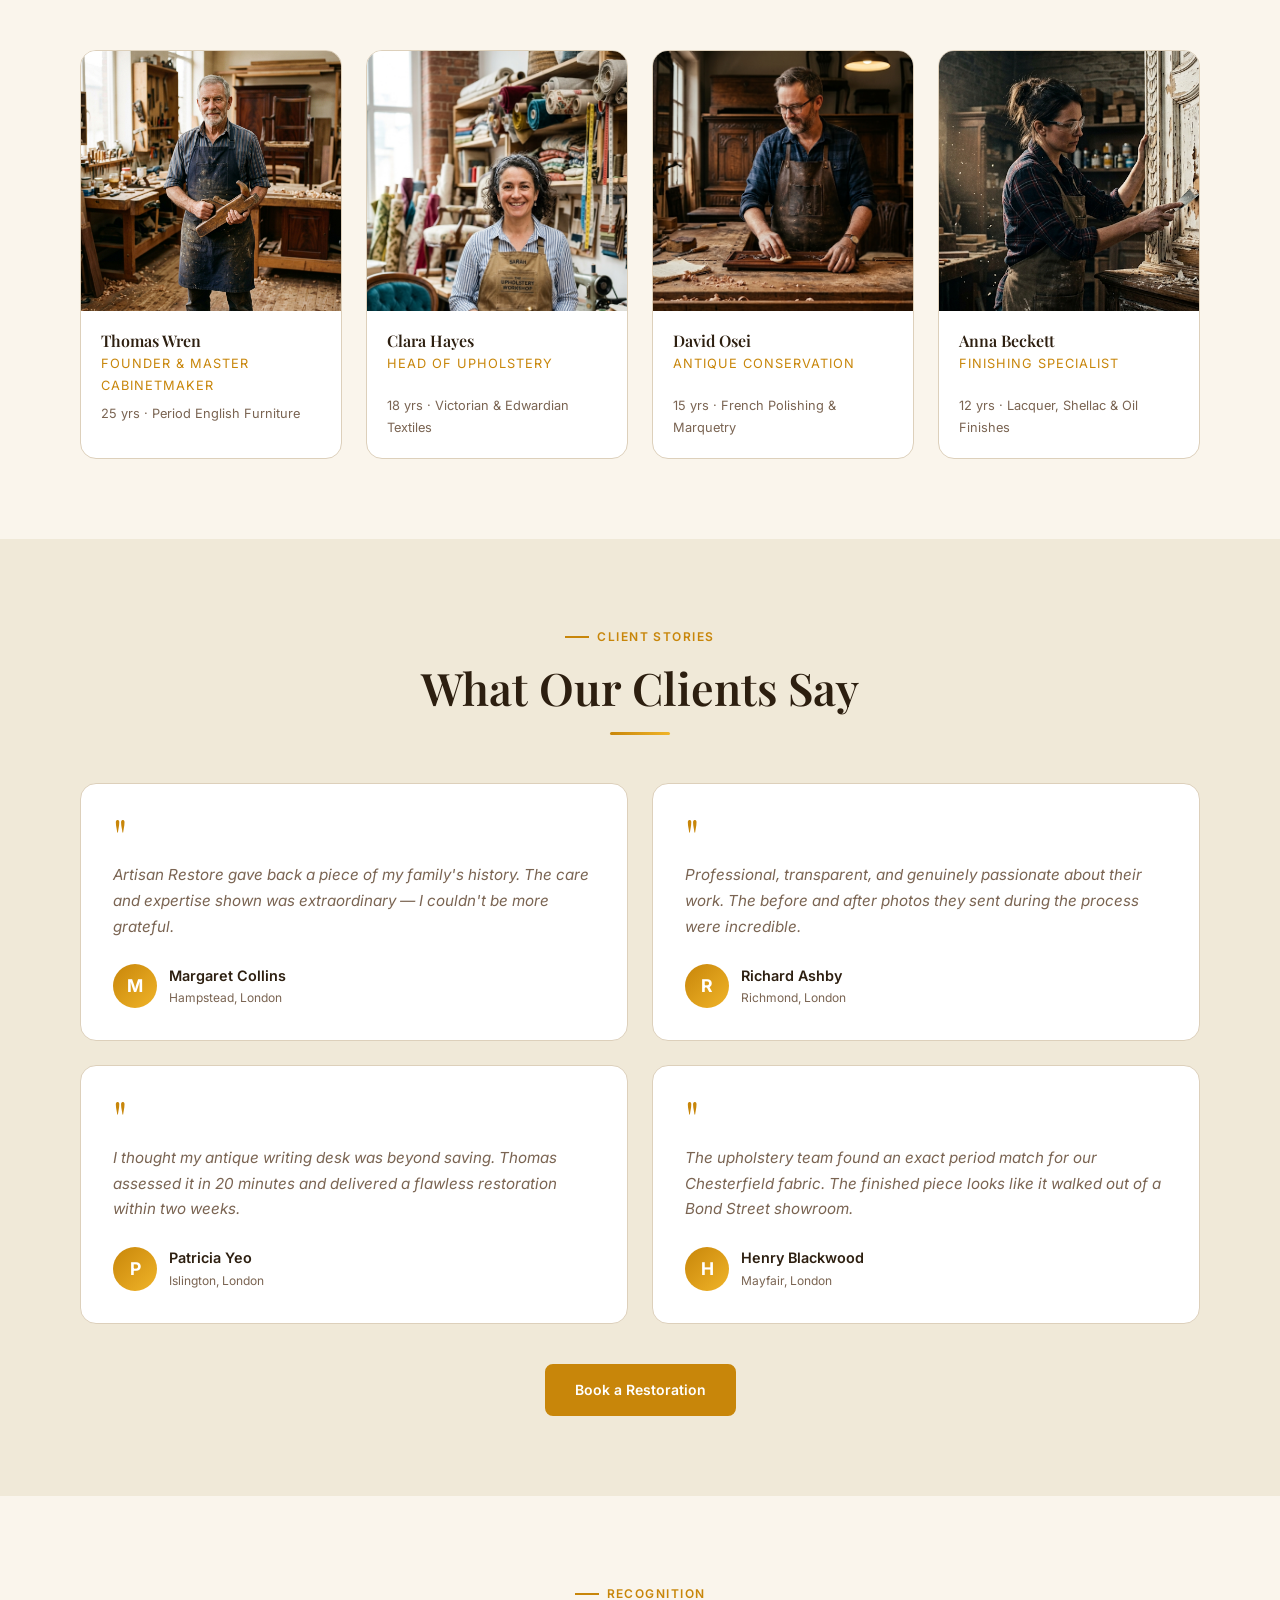
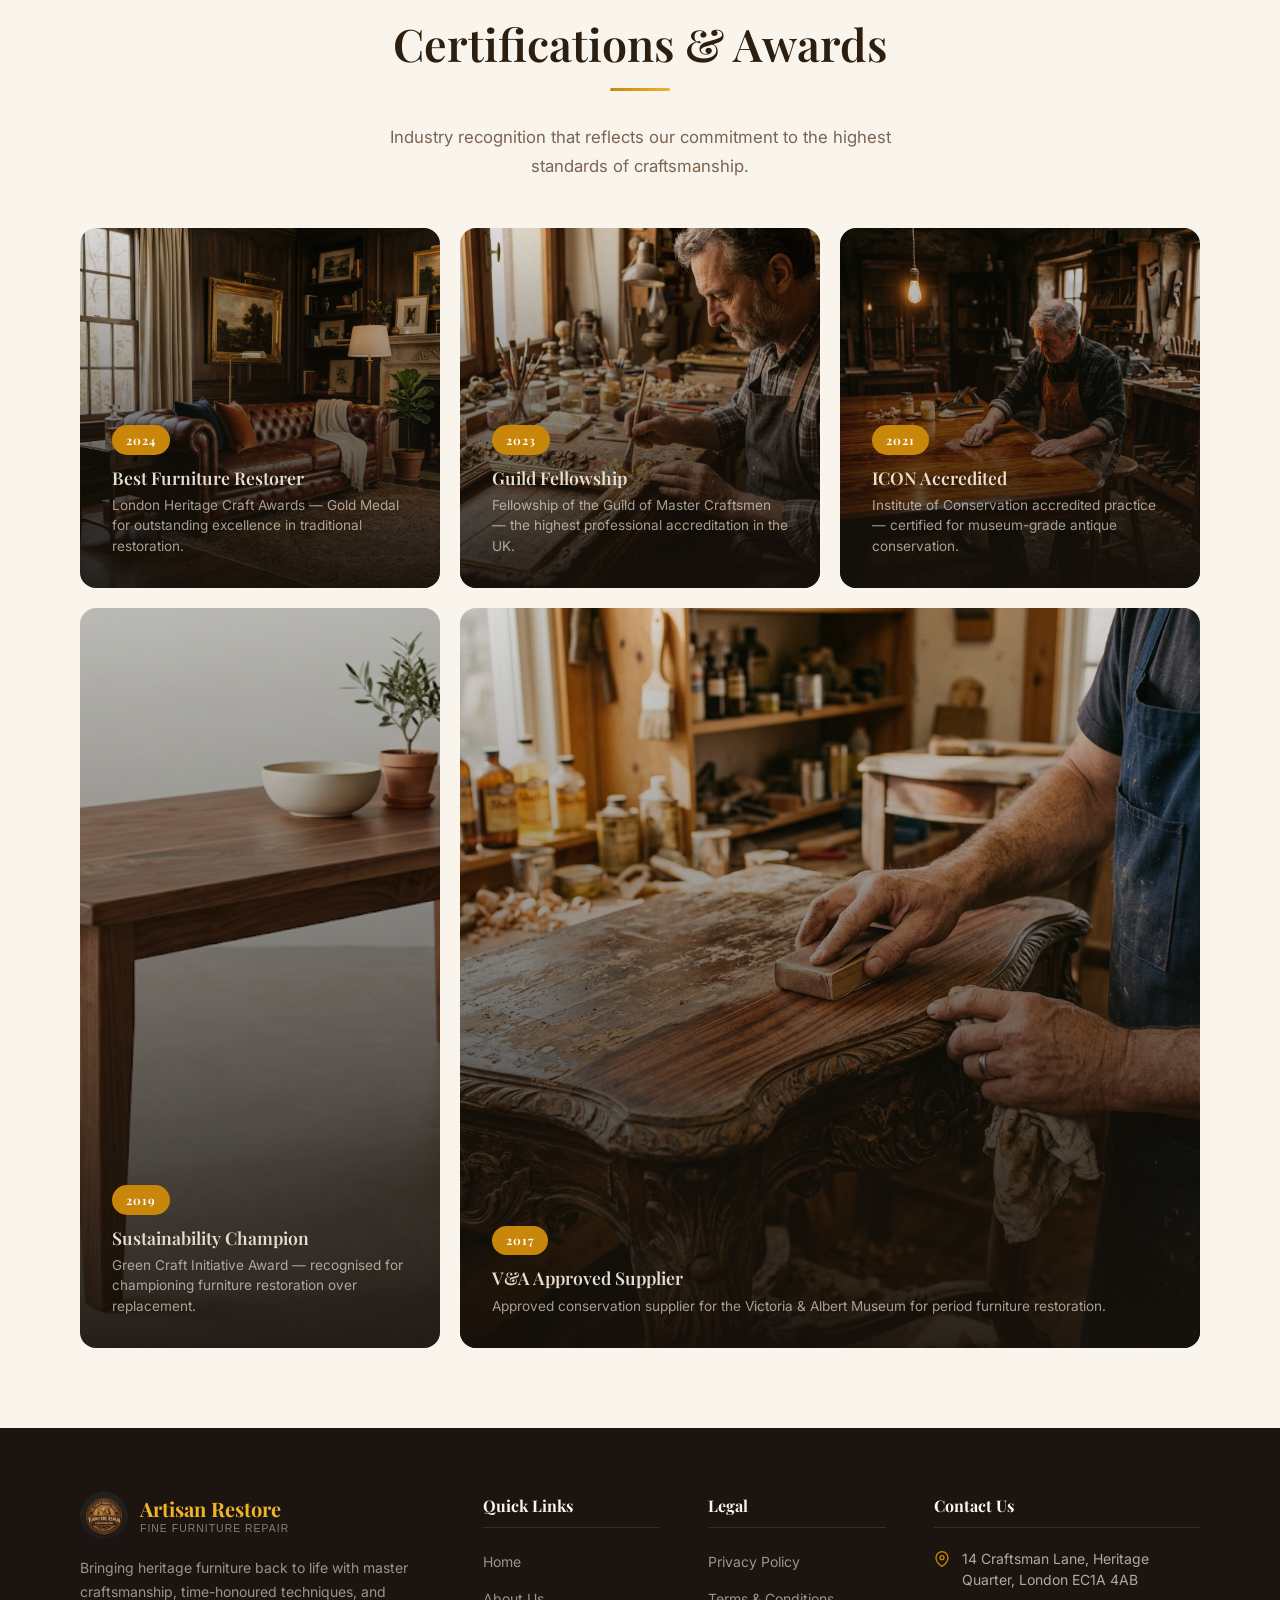
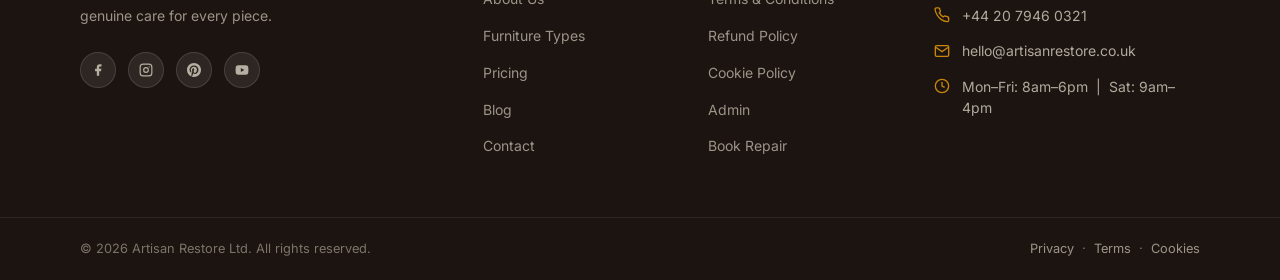
==== commit cd2cd4cb: "Fix layout and alignment issues across Home, About, and Blog" ====
--- a/about.html
+++ b/about.html
@@ -49,12 +49,12 @@
 /* §5 TEAM EXPANDED */
 .team-section{background:var(--bg);}
 .team-grid-4{display:grid;grid-template-columns:repeat(4,1fr);gap:1.5rem;margin-top:3rem;}
-.tm-card{background:var(--surface);border:1px solid var(--border);border-radius:var(--radius-lg);overflow:hidden;transition:var(--transition);}
+.tm-card{background:var(--surface);border:1px solid var(--border);border-radius:var(--radius-lg);overflow:hidden;transition:var(--transition);display:flex;flex-direction:column;height:100%;}
 .tm-card:hover{transform:translateY(-5px);box-shadow:var(--shadow-md);border-color:var(--primary);}
 .tm-img{width:100%;aspect-ratio:1/1;object-fit:cover;object-position:top;}
-.tm-body{padding:1.25rem;}
+.tm-body{padding:1.25rem;display:flex;flex-direction:column;flex:1;}
 .tm-body h4{font-size:1rem;margin-bottom:.15rem;}
-.tm-role{font-size:.7rem;text-transform:uppercase;letter-spacing:.08em;color:var(--primary);margin-bottom:.4rem;}
+.tm-role{font-size:.7rem;text-transform:uppercase;letter-spacing:.08em;color:var(--primary);margin-bottom:.4rem;min-height:2.2rem;}
 .tm-body p{font-size:.8rem;}
 
 /* §6 TESTIMONIALS */
